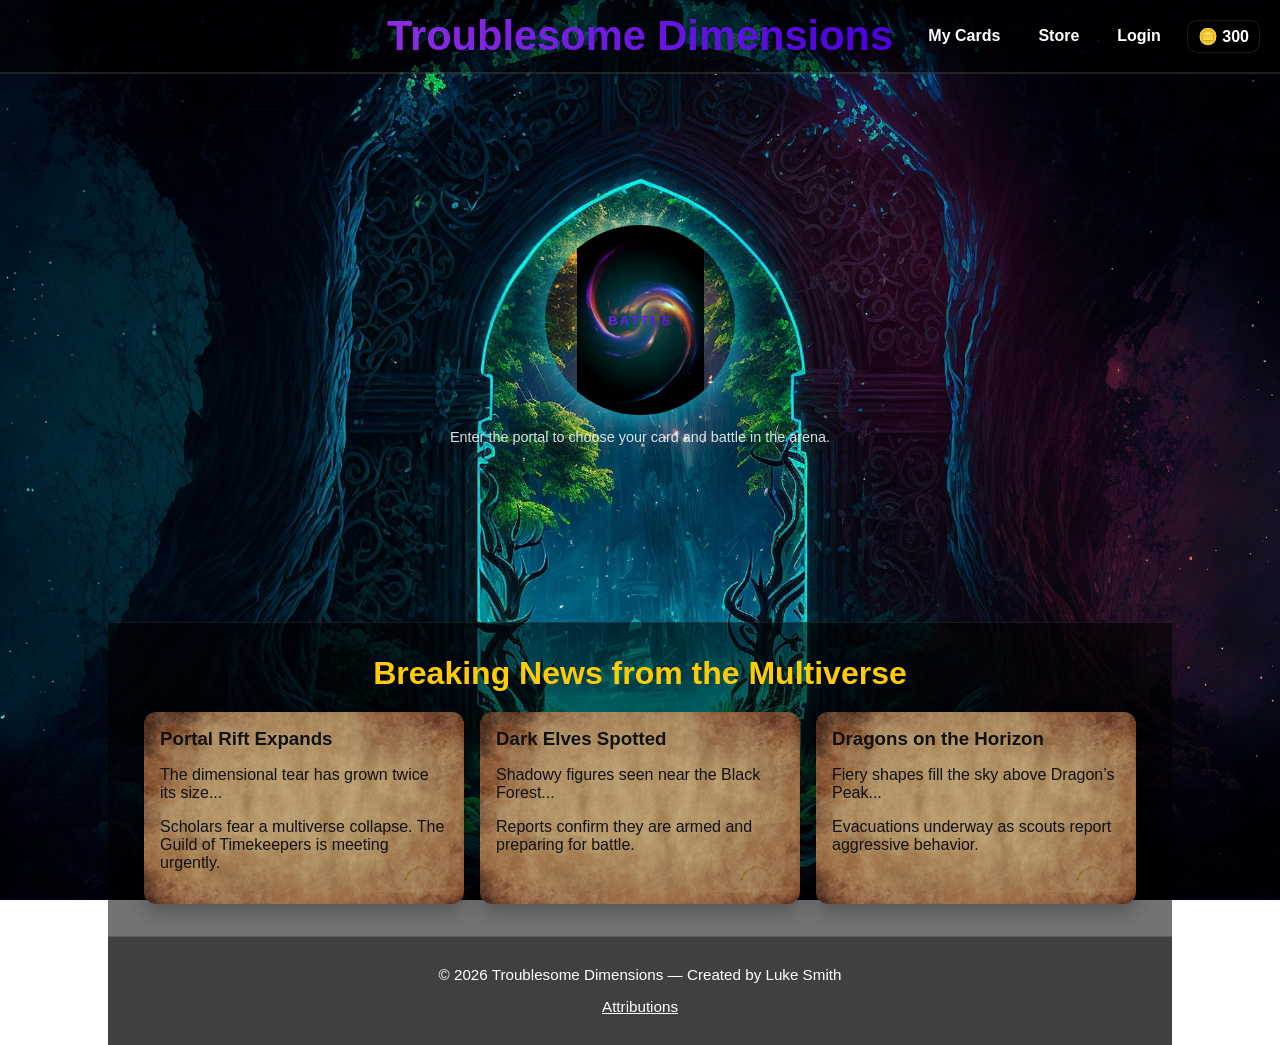
==== Troublesome Dimensions.html @ 88eb42e1 "re-did the news section from footer to section" ====
<!DOCTYPE html>
<html lang="en">
<head>
  <meta charset="UTF-8" />
  <meta name="viewport" content="width=device-width, initial-scale=1" />
  <title>Troublesome Dimensions</title>
  <link rel="stylesheet" href="./assets/style.css">
  <script src="./assets/script.js" defer></script>
</head>

<body>
  <!-- NAV -->
  <nav class="main-nav" aria-label="Primary">
    <div></div>

    <h1 class="dimensional-title">
      <a href="#" id="titleHome" data-view="home">Troublesome Dimensions</a>
    </h1>

    <div class="nav-links">
      <a href="#" class="nav-link" data-view="select">My Cards</a>
      <a href="#" class="nav-link" data-view="store">Store</a>
      <a href="#" class="nav-link" data-view="login">Login</a>
      <div class="coins">🪙 <span id="coinsHome">0</span></div>
    </div>
  </nav>

  <!-- APP CONTAINER -->
  <main class="container">

    <!-- HOME -->
    <section id="home" class="view">
      <div class="home-hero" id="portal-section">
        <button id="shimmerCta" class="cta-portal" aria-label="Enter the Portal">
          <span class="cta-label">Battle</span>
        </button>
        <p class="home-hint muted small">Enter the portal to choose your card and battle in the arena.</p>
      </div>
    </section>

    <!-- SELECT VIEW -->
    <section id="select" class="view hidden">
      <header class="topbar">
        <button id="selectBackBtn" class="btn">⟵ Back</button>
        <h2>My Cards</h2>
        <div class="coins">🪙 <span id="coinsSelect">0</span></div>
      </header>
      <div id="selectGrid" class="grid" aria-live="polite"></div>
    </section>

    <!-- BATTLE VIEW -->
    <section id="battle" class="view hidden">
      <header class="topbar">
        <button id="battleHomeBtn" class="btn">⟵ Home</button>
        <h2>Arena</h2>
        <div class="coins">🪙 <span id="coinsBattle">0</span></div>
      </header>

      <div class="battle-grid">
        <div id="playerZone" aria-live="polite"></div>
        <div id="aiZone" aria-live="polite"></div>
      </div>

      <div class="spacer"></div>

      <div id="attackRow" class="row"></div>
      <p id="resultText" class="center bold"></p>

      <div class="row">
        <button id="battleAgainBtn" class="btn">Choose Another</button>
        <button id="battleStoreBtn" class="btn primary">Visit Store</button>
      </div>
    </section>

    <!-- STORE VIEW -->
    <section id="store" class="view hidden">
      <header class="topbar">
        <button id="storeBackBtn" class="btn">⟵ Back</button>
        <h2>Arcane Emporium</h2>
        <div class="coins">🪙 <span id="coinsStore">0</span></div>
      </header>
      <div id="packList" class="grid"></div>
    </section>

    <!-- LOGIN VIEW -->
    <section id="login" class="view hidden">
      <header class="topbar">
        <button id="loginBackBtn" class="btn">⟵ Back</button>
        <h2>Login / Sign Up</h2>
        <div></div>
      </header>

      <form id="loginForm" class="login-form" onsubmit="return false;">
        <input type="text" placeholder="Username" required />
        <input type="password" placeholder="Password" required />
        <button class="btn primary">Login</button>
        <p class="muted small">No account? (Demo only) – not required to play.</p>
      </form>
    </section>

<!-- NEWS -->
<section id="news-section" class="news">
  <h2 class="news-header">Breaking News from the Multiverse</h2>

  <div id="news-container">
    <article class="news-article">
      <h3>Portal Rift Expands</h3>
      <p class="teaser">The dimensional tear has grown twice its size...</p>
      <p class="full-text">Scholars fear a multiverse collapse. The Guild of Timekeepers is meeting urgently.</p>
    </article>

    <article class="news-article">
      <h3>Dark Elves Spotted</h3>
      <p class="teaser">Shadowy figures seen near the Black Forest...</p>
      <p class="full-text">Reports confirm they are armed and preparing for battle.</p>
    </article>

    <article class="news-article">
      <h3>Dragons on the Horizon</h3>
      <p class="teaser">Fiery shapes fill the sky above Dragon’s Peak...</p>
      <p class="full-text">Evacuations underway as scouts report aggressive behavior.</p>
    </article>

    <article class="news-article">
      <h3>Guild of Mages Divided</h3>
      <p class="teaser">Arguments erupt over use of forbidden spells...</p>
      <p class="full-text">Senior magisters warn reckless casting could destabilize time itself.</p>
    </article>

    <article class="news-article">
      <h3>Troll Raids Intensify</h3>
      <p class="teaser">Caravans ambushed along the Iron Road...</p>
      <p class="full-text">Merchants demand stronger patrols; adventurers urged to travel in groups.</p>
    </article>

    <article class="news-article">
      <h3>Paladin Order Mobilizes</h3>
      <p class="teaser">The Silver Keep prepares its knights...</p>
      <p class="full-text">High Marshal declares the realm must unite against rising darkness.</p>
    </article>
  </div>
</section>
  <!-- SITE FOOTER -->
  <footer class="site-footer" role="contentinfo">
    <p>© 2026 Troublesome Dimensions — Created by Luke Smith</p>
    <p>
      <a href="#attributions">Attributions</a>
    </p>
  </footer>
</body>
</html>
---- assets/style.css ----
/* =========================
   Troublesome Dimensions
   assets/style.css
   IMPORTANT:
   This CSS file lives in /assets/
   So images must be referenced as: ./images/filename.ext
========================= */

/* ===== Reset / Base ===== */
* { box-sizing: border-box; }
html, body { height: 100%; margin: 0; }

:root{
  --panel: rgba(0,0,0,.55);
  --panel-strong: rgba(0,0,0,.75);
  --stroke: rgba(255,255,255,.12);
  --text: #fff;
  --accent: #00f5a0;
  --accent2: #4a00e0;
  --gold: #ffcb05;
}

body{
  font-family: Arial, sans-serif;
  color: var(--text);

  /* MAIN BACKGROUND */
  background: url("./images/background-image.jpg") center / cover no-repeat fixed;
}

/* ===== Helpers ===== */
.hidden { display: none !important; }
.center { text-align: center; }
.bold { font-weight: 700; }
.small { font-size: .9rem; }
.muted { opacity: .85; }

a { color: inherit; }

/* ===== Layout Container ===== */
.container{
  min-height: 100vh;
  display: flex;
  flex-direction: column;

  width: clamp(320px, 95vw, 1100px);
  margin: 0 auto;
  padding: 0 18px;
}

/* each view is a section */
.view { width: 100%; }

/* ===== Navigation ===== */
.main-nav{
  display: grid;
  grid-template-columns: 1fr auto 1fr;
  align-items: center;

  padding: 12px 20px;
  background: var(--panel);
  border-bottom: 2px solid var(--stroke);

  position: sticky;
  top: 0;
  z-index: 50;
}

.main-nav h1{
  margin: 0;
  font-size: clamp(1.6rem, 3.4vw, 2.6rem);
  justify-self: center;
}

.main-nav h1 a{
  text-decoration: none;
  font-weight: 800;

  background: linear-gradient(90deg, #8e2de2, var(--accent2), var(--accent), #8e2de2);
  background-size: 300% 300%;
  background-clip: text;
  -webkit-background-clip: text;
  -webkit-text-fill-color: transparent;

  animation: dimensionShift 8s ease infinite;
}

@keyframes dimensionShift{
  0% { background-position: 0% 50%; }
  50% { background-position: 100% 50%; }
  100% { background-position: 0% 50%; }
}

.nav-links{
  display: flex;
  gap: 14px;
  justify-self: end;
  align-items: center;
}

.nav-link{
  text-decoration: none;
  padding: 6px 12px;
  border-radius: 8px;
  font-weight: 700;
}

.nav-link:hover{
  background: rgba(255,255,255,.16);
}

.coins{
  font-weight: 800;
  padding: 6px 10px;
  border-radius: 10px;
  background: rgba(0,0,0,.25);
  border: 1px solid rgba(255,255,255,.1);
}

/* ===== Buttons ===== */
.btn{
  border: 1px solid rgba(255,255,255,.18);
  background: rgba(0,0,0,.25);
  color: #fff;
  padding: 10px 14px;
  border-radius: 10px;
  cursor: pointer;
  font-weight: 700;
}

.btn:hover{
  background: rgba(255,255,255,.12);
}

.btn:disabled{
  opacity: .55;
  cursor: not-allowed;
}

.btn.primary{
  border: none;
  background: linear-gradient(90deg, #8e2de2, var(--accent2), var(--accent));
  color: #061018;
}

.btn.primary:hover{
  filter: brightness(1.05);
}

/* ===== Topbars (Select/Battle/Store/Login headers) ===== */
.topbar{
  display: grid;
  grid-template-columns: 1fr auto 1fr;
  gap: 10px;
  align-items: center;

  padding: 14px 0;
  margin-top: 6px;
}

.topbar h2{
  margin: 0;
  text-align: center;
  font-size: 1.6rem;
}

/* ===== Home / Portal ===== */
#home { flex: 1 0 auto; }

.home-hero{
  /* don’t force huge dead space */
  min-height: clamp(320px, 58vh, 680px);
  display: flex;
  flex-direction: column;
  align-items: center;
  justify-content: center;
  gap: 14px;
}

/* Portal CTA */
.cta-portal{
  --size: clamp(130px, 18vw, 190px);
  width: var(--size);
  height: var(--size);
  border: none;
  border-radius: 50%;
  cursor: pointer;
  position: relative;

  background:
    radial-gradient(circle at 50% 50%, rgba(0,255,255,.35), rgba(0,0,0,0) 55%),
    url("./images/portal.png") center / contain no-repeat;

  box-shadow:
    0 0 30px rgba(0,255,255,.6),
    0 0 80px rgba(0,180,255,.4);

  transition: transform .35s ease, box-shadow .35s ease;
}

.cta-portal:hover{
  transform: scale(1.08);
  box-shadow:
    0 0 50px rgba(0,255,255,.9),
    0 0 140px rgba(0,180,255,.6);
}

.cta-label{
  position: absolute;
  inset: 0;
  display: flex;
  align-items: center;
  justify-content: center;

  font-weight: 900;
  letter-spacing: 2px;
  text-transform: uppercase;

  background: linear-gradient(90deg, #8e2de2, var(--accent2), var(--accent), #8e2de2);
  background-size: 300% 300%;
  background-clip: text;
  -webkit-background-clip: text;
  -webkit-text-fill-color: transparent;

  animation: dimensionShift 8s ease infinite;
}

.home-hint{
  margin: 0;
  padding: 0 12px;
  text-align: center;
}

/* ===== Cards / Grid ===== */
.grid{
  display: grid;
  grid-template-columns: repeat(auto-fit, minmax(220px, 1fr));
  gap: 16px;
  margin: 16px 0 24px;
}

.card{
  background: rgba(0,0,0,.35);
  border-radius: 12px;
  padding: 12px;
  text-align: center;
  box-shadow: 0 6px 18px rgba(0,0,0,.25);
  border: 1px solid rgba(255,255,255,.08);
}

.card h4{ margin: 8px 0 10px; }

.card img{
  width: 100%;
  height: 220px;
  object-fit: cover;
  border-radius: 10px;
}

/* ===== HP Bar ===== */
.hp-bar{
  height: 10px;
  background: rgba(255,255,255,.12);
  border-radius: 999px;
  margin-top: 10px;
  overflow: hidden;
}

.hp-fill{
  height: 100%;
  width: 100%;
  background: linear-gradient(90deg, #2ecc71, #27ae60);
}

/* ===== Battle Layout ===== */
.battle-grid{
  display: grid;
  grid-template-columns: repeat(2, 1fr);
  gap: 24px;
}

@media (max-width: 900px){
  .battle-grid{ grid-template-columns: 1fr; }
  .main-nav{ grid-template-columns: auto 1fr auto; }
  .main-nav h1{ justify-self: start; }
  .nav-links{ gap: 10px; }
}

.row{
  display: flex;
  gap: 10px;
  flex-wrap: wrap;
  justify-content: center;
  margin: 10px 0;
}

.spacer{ height: 12px; }

/* ===== Login ===== */
.login-form{
  max-width: 420px;
  margin: 12px auto 24px;
  padding: 16px;
  border-radius: 12px;
  background: rgba(0,0,0,.35);
  border: 1px solid rgba(255,255,255,.08);
}

.login-form input{
  width: 100%;
  padding: 12px 12px;
  border-radius: 10px;
  border: 1px solid rgba(255,255,255,.12);
  background: rgba(0,0,0,.25);
  color: #fff;
  margin-bottom: 10px;
  outline: none;
}

.login-form input::placeholder{
  color: rgba(255,255,255,.65);
}

/* ===== News ===== */
.news{
  margin-top: 26px;
  padding: 32px 0;
  background: var(--panel);
  border-top: 1px solid rgba(255,255,255,.08);
}

.news-header{
  text-align: center;
  font-size: clamp(1.2rem, 3.4vw, 2rem);
  color: var(--gold);
  margin: 0 0 20px;
}

/* container for rotating articles */
#news-container{
  display: flex;
  justify-content: center;
  gap: 16px;
  flex-wrap: wrap;
  padding: 0 10px;
}

.news-article{
  width: min(320px, 92vw);
  min-height: 170px;
  padding: 16px;
  border-radius: 12px;
  color: #111;

  background: url("./images/parchment.jpg") center / cover no-repeat;
  box-shadow: 0 8px 20px rgba(0,0,0,.25);
}

.news-article h3{
  margin: 0 0 8px;
}

/* ===== Site Footer ===== */
.site-footer{
  background: var(--panel-strong);
  color: #fff;
  text-align: center;
  padding: 14px 8px;
  font-size: .95rem;
  border-top: 1px solid rgba(255,255,255,.15);
}

.site-footer a{
  color: #fff;
  text-decoration: underline;
}
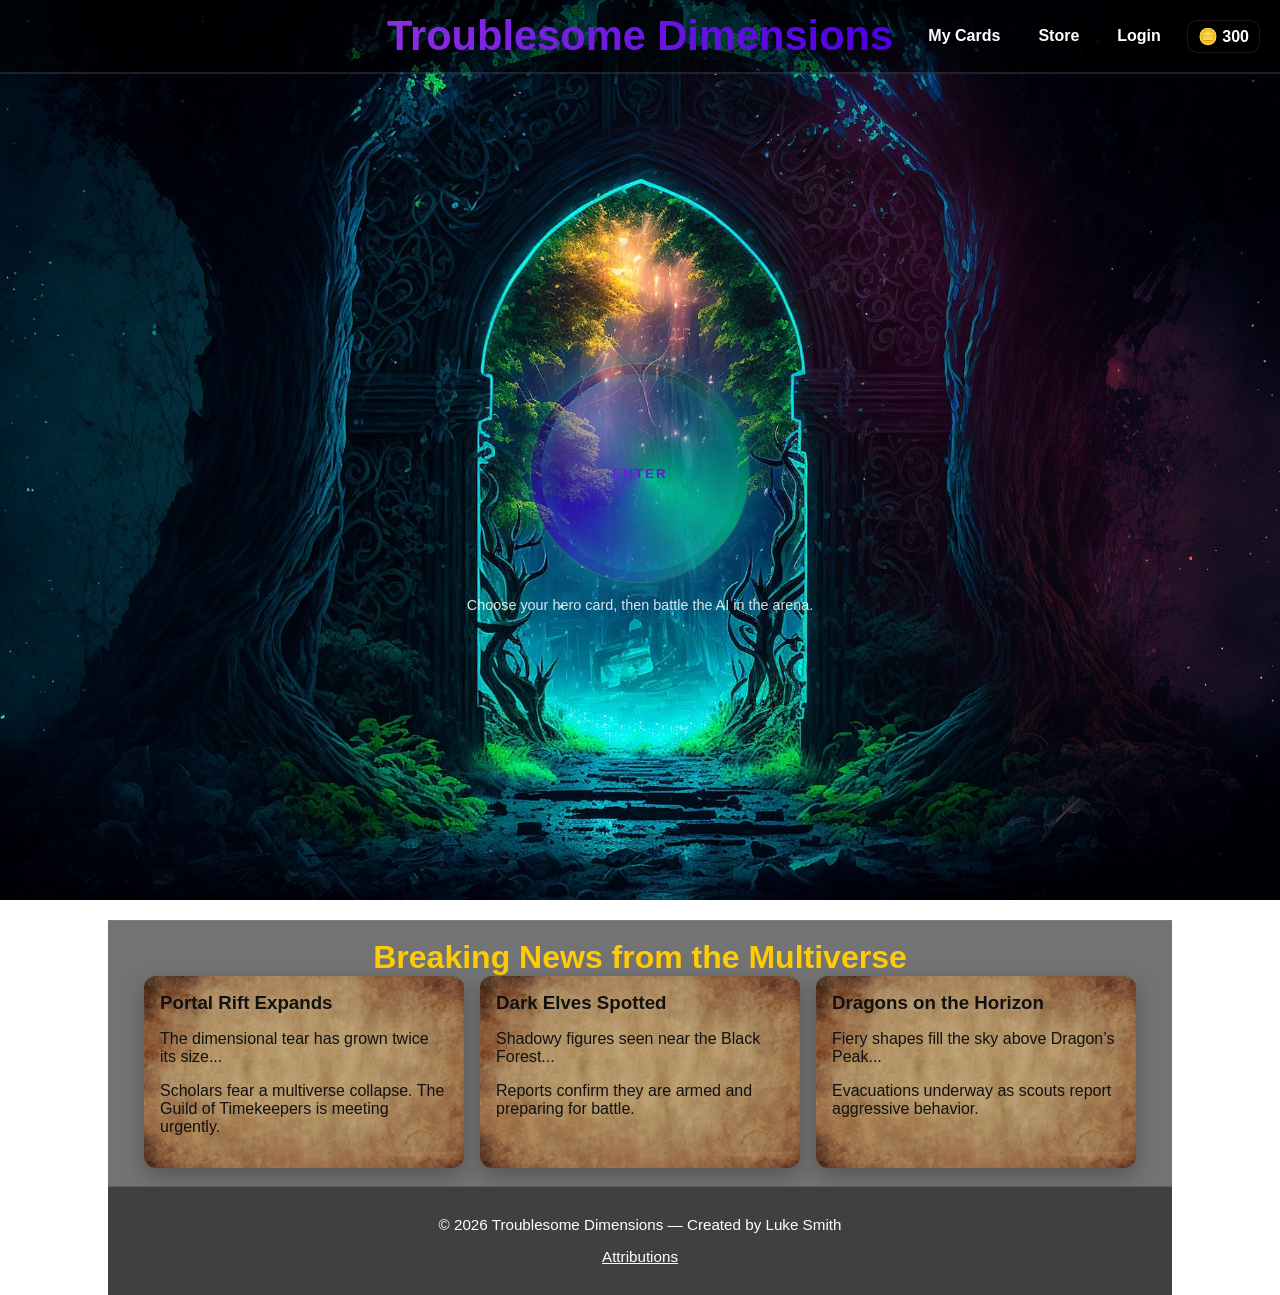
==== commit 8cb4c1da: "Updated portal shimmer and news section layout" ====
--- a/Troublesome Dimensions.html
+++ b/Troublesome Dimensions.html
@@ -28,15 +28,29 @@
   <!-- APP CONTAINER -->
   <main class="container">
 
-    <!-- HOME -->
-    <section id="home" class="view">
-      <div class="home-hero" id="portal-section">
-        <button id="shimmerCta" class="cta-portal" aria-label="Enter the Portal">
-          <span class="cta-label">Battle</span>
-        </button>
-        <p class="home-hint muted small">Enter the portal to choose your card and battle in the arena.</p>
-      </div>
-    </section>
+   <!-- HOME -->
+<section id="home" class="view">
+  <div class="home-hero" id="portal-section">
+
+    <button id="shimmerCta"
+            class="cta-portal"
+            aria-label="Enter the Arena"
+            aria-describedby="portalHint">
+
+      <span class="cta-label">Enter</span>
+
+      <span class="portal-tooltip" id="portalHint">
+        Enter the arena to use your heroes to fight against the incursion.
+      </span>
+
+    </button>
+
+    <p class="home-hint muted small">
+      Choose your hero card, then battle the AI in the arena.
+    </p>
+
+  </div>
+</section>
 
     <!-- SELECT VIEW -->
     <section id="select" class="view hidden">
--- a/assets/style.css
+++ b/assets/style.css
@@ -1,11 +1,3 @@
-/* =========================
-   Troublesome Dimensions
-   assets/style.css
-   IMPORTANT:
-   This CSS file lives in /assets/
-   So images must be referenced as: ./images/filename.ext
-========================= */
-
 /* ===== Reset / Base ===== */
 * { box-sizing: border-box; }
 html, body { height: 100%; margin: 0; }
@@ -168,49 +160,102 @@
 #home { flex: 1 0 auto; }
 
 .home-hero{
-  /* don’t force huge dead space */
-  min-height: clamp(320px, 58vh, 680px);
+  /* keep the portal view feeling full screen */
+  min-height: calc(100vh - 80px);
   display: flex;
   flex-direction: column;
   align-items: center;
   justify-content: center;
   gap: 14px;
-}
-
-/* Portal CTA */
+  padding: 18px 0 10px;
+}
+
+/* Portal CTA (shimmer, no image) */
 .cta-portal{
-  --size: clamp(130px, 18vw, 190px);
+  --size: clamp(150px, 20vw, 220px);
   width: var(--size);
   height: var(--size);
-  border: none;
+  border: 1px solid rgba(255,255,255,.18);
   border-radius: 50%;
   cursor: pointer;
   position: relative;
-
+  isolation: isolate;
+  overflow: hidden;
+
+  background: radial-gradient(circle at 50% 50%,
+      rgba(0,245,160,.25) 0%,
+      rgba(74,0,224,.18) 35%,
+      rgba(0,0,0,0) 70%);
+
+  box-shadow:
+    0 0 28px rgba(0,245,160,.35),
+    0 0 80px rgba(74,0,224,.25);
+
+  transition: transform .25s ease, box-shadow .25s ease, filter .25s ease;
+}
+
+/* swirling core */
+.cta-portal::before{
+  content:"";
+  position:absolute;
+  inset:-18%;
+  border-radius: 50%;
   background:
-    radial-gradient(circle at 50% 50%, rgba(0,255,255,.35), rgba(0,0,0,0) 55%),
-    url("./images/portal.png") center / contain no-repeat;
-
+    conic-gradient(from 0deg,
+      rgba(0,245,160,.0),
+      rgba(0,245,160,.55),
+      rgba(74,0,224,.55),
+      rgba(0,245,160,.0));
+  filter: blur(1px);
+  animation: portalSpin 2.8s linear infinite;
+  z-index: 0;
+}
+
+/* shimmer ring */
+.cta-portal::after{
+  content:"";
+  position:absolute;
+  inset: 10px;
+  border-radius: 50%;
+  background:
+    radial-gradient(circle at 30% 25%, rgba(255,255,255,.35), rgba(255,255,255,0) 40%),
+    radial-gradient(circle at 70% 75%, rgba(0,245,160,.25), rgba(0,245,160,0) 45%);
   box-shadow:
-    0 0 30px rgba(0,255,255,.6),
-    0 0 80px rgba(0,180,255,.4);
-
-  transition: transform .35s ease, box-shadow .35s ease;
+    inset 0 0 22px rgba(0,245,160,.25),
+    inset 0 0 60px rgba(74,0,224,.18);
+  animation: portalPulse 1.6s ease-in-out infinite;
+  z-index: 1;
+}
+
+@keyframes portalSpin{
+  to { transform: rotate(360deg); }
+}
+@keyframes portalPulse{
+  0%,100% { transform: scale(1); opacity: .9; }
+  50%     { transform: scale(1.03); opacity: 1; }
 }
 
 .cta-portal:hover{
-  transform: scale(1.08);
+  transform: scale(1.06);
+  filter: brightness(1.05);
   box-shadow:
-    0 0 50px rgba(0,255,255,.9),
-    0 0 140px rgba(0,180,255,.6);
-}
-
+    0 0 40px rgba(0,245,160,.55),
+    0 0 120px rgba(74,0,224,.35);
+}
+
+.cta-portal:focus-visible{
+  outline: 3px solid rgba(0,245,160,.35);
+  outline-offset: 4px;
+}
+
+/* Enter text */
 .cta-label{
   position: absolute;
   inset: 0;
   display: flex;
   align-items: center;
   justify-content: center;
+  z-index: 2;
 
   font-weight: 900;
   letter-spacing: 2px;
@@ -223,6 +268,34 @@
   -webkit-text-fill-color: transparent;
 
   animation: dimensionShift 8s ease infinite;
+}
+
+/* Tooltip prompt */
+.portal-tooltip{
+  position: absolute;
+  left: 50%;
+  top: calc(100% + 14px);
+  transform: translateX(-50%) translateY(-6px);
+  width: min(380px, 86vw);
+  padding: 10px 12px;
+  border-radius: 12px;
+
+  background: rgba(0,0,0,.72);
+  border: 1px solid rgba(255,255,255,.14);
+  color: #fff;
+  font-size: .95rem;
+  line-height: 1.25;
+
+  opacity: 0;
+  pointer-events: none;
+  transition: opacity .2s ease, transform .2s ease;
+  z-index: 5;
+}
+
+.cta-portal:hover .portal-tooltip,
+.cta-portal:focus-visible .portal-tooltip{
+  opacity: 1;
+  transform: translateX(-50%) translateY(0);
 }
 
 .home-hint{
@@ -277,13 +350,6 @@
   display: grid;
   grid-template-columns: repeat(2, 1fr);
   gap: 24px;
-}
-
-@media (max-width: 900px){
-  .battle-grid{ grid-template-columns: 1fr; }
-  .main-nav{ grid-template-columns: auto 1fr auto; }
-  .main-nav h1{ justify-self: start; }
-  .nav-links{ gap: 10px; }
 }
 
 .row{
@@ -324,7 +390,7 @@
 /* ===== News ===== */
 .news{
   margin-top: 26px;
-  padding: 32px 0;
+  padding: 18px 0;
   background: var(--panel);
   border-top: 1px solid rgba(255,255,255,.08);
 }
@@ -333,7 +399,23 @@
   text-align: center;
   font-size: clamp(1.2rem, 3.4vw, 2rem);
   color: var(--gold);
-  margin: 0 0 20px;
+  margin: 0;
+}
+
+.news-head{
+  display: flex;
+  align-items: center;
+  justify-content: center;
+  gap: 12px;
+  padding: 0 10px;
+}
+
+.news-toggle{
+  padding: 8px 12px;
+}
+
+.news-body{
+  margin-top: 14px;
 }
 
 /* container for rotating articles */
@@ -373,4 +455,12 @@
 .site-footer a{
   color: #fff;
   text-decoration: underline;
+}
+
+/* ===== Responsive ===== */
+@media (max-width: 900px){
+  .battle-grid{ grid-template-columns: 1fr; }
+  .main-nav{ grid-template-columns: auto 1fr auto; }
+  .main-nav h1{ justify-self: start; }
+  .nav-links{ gap: 10px; }
 }
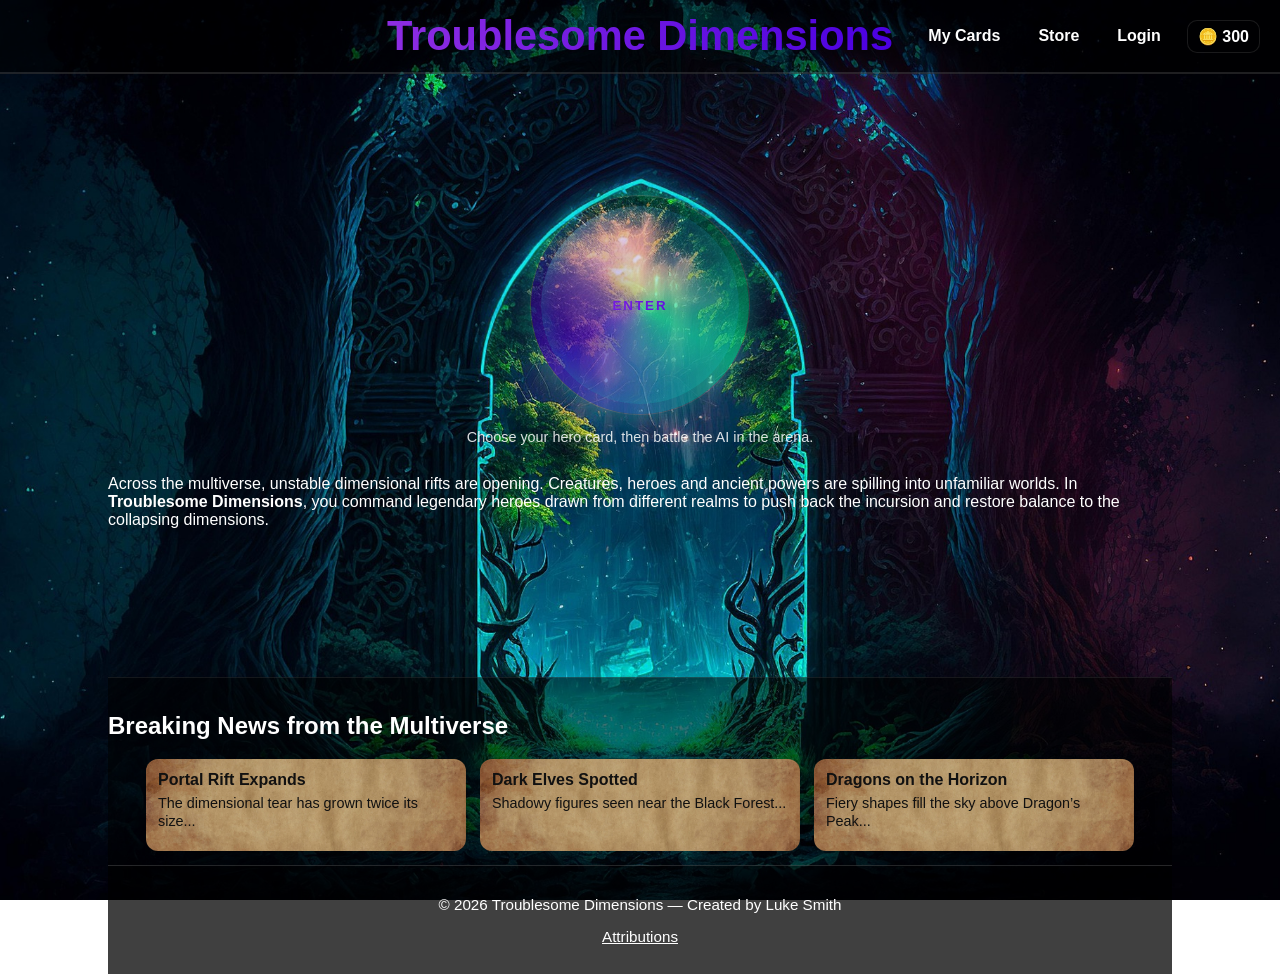
==== commit 1be85a07: "Fixed page scrolling, added universe intro, and created 404 page" ====
--- a/Troublesome Dimensions.html
+++ b/Troublesome Dimensions.html
@@ -45,9 +45,17 @@
 
     </button>
 
-    <p class="home-hint muted small">
-      Choose your hero card, then battle the AI in the arena.
-    </p>
+   <p class="home-hint muted small">
+  Choose your hero card, then battle the AI in the arena.
+</p>
+
+<p class="home-lore">
+  Across the multiverse, unstable dimensional rifts are opening. Creatures,
+  heroes and ancient powers are spilling into unfamiliar worlds.  
+  In <strong>Troublesome Dimensions</strong>, you command legendary heroes
+  drawn from different realms to push back the incursion and restore balance
+  to the collapsing dimensions.
+</p>
 
   </div>
 </section>
--- a/assets/style.css
+++ b/assets/style.css
@@ -19,6 +19,18 @@
   /* MAIN BACKGROUND */
   background: url("./images/background-image.jpg") center / cover no-repeat fixed;
 }
+
+/* Make page layout fill the screen without scrolling */
+body{
+  min-height: 100vh;
+  display: flex;
+  flex-direction: column;
+}
+
+/* Nav stays at top, main grows, footer sits at bottom */
+.main-nav{ flex: 0 0 auto; }
+main.container{ flex: 1 1 auto; }
+.site-footer{ flex: 0 0 auto; }
 
 /* ===== Helpers ===== */
 .hidden { display: none !important; }
@@ -158,10 +170,11 @@
 
 /* ===== Home / Portal ===== */
 #home { flex: 1 0 auto; }
+/* HOME should not force extra height */
+#home { flex: 1 0 auto; }
 
 .home-hero{
-  /* keep the portal view feeling full screen */
-  min-height: calc(100vh - 80px);
+  min-height: 100%;
   display: flex;
   flex-direction: column;
   align-items: center;
@@ -169,7 +182,6 @@
   gap: 14px;
   padding: 18px 0 10px;
 }
-
 /* Portal CTA (shimmer, no image) */
 .cta-portal{
   --size: clamp(150px, 20vw, 220px);
@@ -387,60 +399,94 @@
   color: rgba(255,255,255,.65);
 }
 
-/* ===== News ===== */
+/* ===== News: compact cards + overlay popover on hover (no layout push) ===== */
+
 .news{
-  margin-top: 26px;
-  padding: 18px 0;
+  margin-top: 18px;
+  padding: 14px 0;
   background: var(--panel);
   border-top: 1px solid rgba(255,255,255,.08);
-}
-
-.news-header{
-  text-align: center;
-  font-size: clamp(1.2rem, 3.4vw, 2rem);
-  color: var(--gold);
-  margin: 0;
-}
-
-.news-head{
-  display: flex;
-  align-items: center;
+  overflow: visible;
+}
+
+#news-container{
+  display: flex;
   justify-content: center;
-  gap: 12px;
-  padding: 0 10px;
-}
-
-.news-toggle{
-  padding: 8px 12px;
-}
-
-.news-body{
-  margin-top: 14px;
-}
-
-/* container for rotating articles */
-#news-container{
-  display: flex;
-  justify-content: center;
-  gap: 16px;
+  gap: 14px;
   flex-wrap: wrap;
   padding: 0 10px;
-}
-
+  overflow: visible;
+}
+
+/* Compact card always stays the same size in the layout */
 .news-article{
+  position: relative;
   width: min(320px, 92vw);
-  min-height: 170px;
-  padding: 16px;
+  height: 92px;               /* fixed height = no pushing */
+  padding: 12px;
   border-radius: 12px;
+
   color: #111;
-
   background: url("./images/parchment.jpg") center / cover no-repeat;
   box-shadow: 0 8px 20px rgba(0,0,0,.25);
+
+  overflow: hidden;
+  z-index: 1;
 }
 
 .news-article h3{
-  margin: 0 0 8px;
-}
+  margin: 0 0 6px;
+  font-size: 1rem;
+}
+
+/* Keep teaser visible, clamp it */
+.news-article .teaser{
+  margin: 0;
+  font-size: .9rem;
+  line-height: 1.2;
+
+  display: -webkit-box;
+  -webkit-line-clamp: 2;
+  -webkit-box-orient: vertical;
+  overflow: hidden;
+}
+
+/* Turn the full text into a POPOVER that appears BELOW the compact card */
+.news-article .full-text{
+  position: absolute;
+  left: 0;
+  right: 0;
+  top: calc(100% + 10px);
+
+  margin: 0;
+  padding: 12px;
+  border-radius: 12px;
+
+  background: rgba(0,0,0,.78);
+  color: #fff;
+  border: 1px solid rgba(255,255,255,.14);
+  box-shadow: 0 16px 40px rgba(0,0,0,.45);
+
+  opacity: 0;
+  pointer-events: none;
+  transform: translateY(-6px);
+  transition: opacity .15s ease, transform .15s ease;
+  z-index: 30;
+}
+
+/* Show popover on hover/focus, WITHOUT changing layout size */
+.news-article:hover,
+.news-article:focus-within{
+  z-index: 25;
+}
+
+.news-article:hover .full-text,
+.news-article:focus-within .full-text{
+  opacity: 1;
+  pointer-events: auto;
+  transform: translateY(0);
+}
+
 
 /* ===== Site Footer ===== */
 .site-footer{
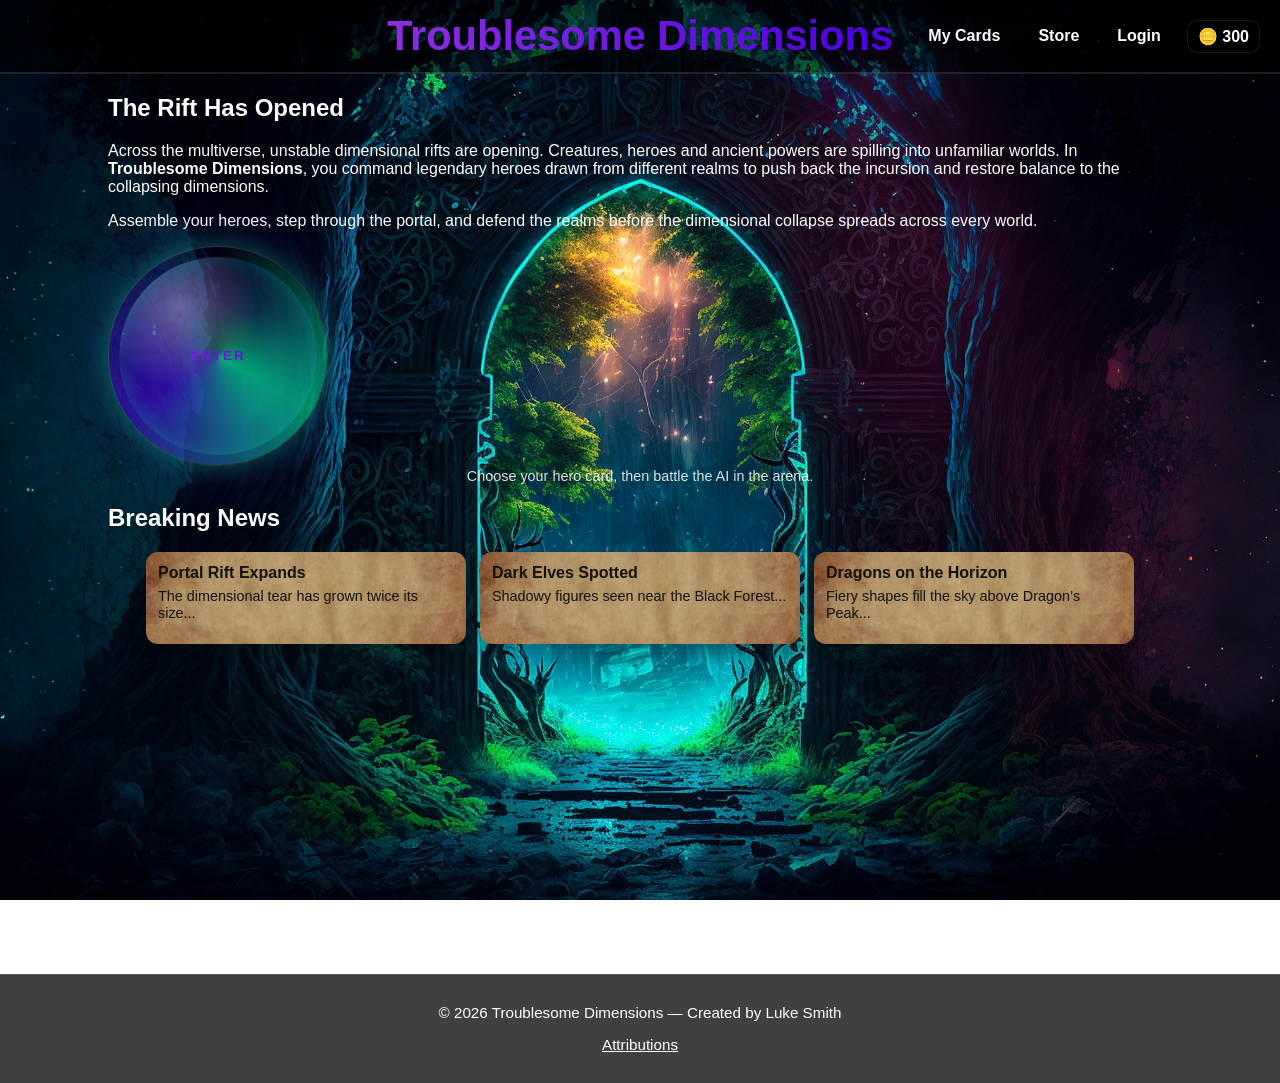
==== commit 4221080a: "new layout design" ====
--- a/Troublesome Dimensions.html
+++ b/Troublesome Dimensions.html
@@ -28,37 +28,87 @@
   <!-- APP CONTAINER -->
   <main class="container">
 
-   <!-- HOME -->
-<section id="home" class="view">
-  <div class="home-hero" id="portal-section">
+    <!-- HOME -->
+    <section id="home" class="view">
+      <div class="home-layout">
 
-    <button id="shimmerCta"
-            class="cta-portal"
-            aria-label="Enter the Arena"
-            aria-describedby="portalHint">
+        <div class="home-panel lore-panel">
+          <h2 class="home-lore-title">The Rift Has Opened</h2>
 
-      <span class="cta-label">Enter</span>
+          <p class="home-lore">
+            Across the multiverse, unstable dimensional rifts are opening. Creatures,
+            heroes and ancient powers are spilling into unfamiliar worlds.
+            In <strong>Troublesome Dimensions</strong>, you command legendary heroes
+            drawn from different realms to push back the incursion and restore
+            balance to the collapsing dimensions.
+          </p>
 
-      <span class="portal-tooltip" id="portalHint">
-        Enter the arena to use your heroes to fight against the incursion.
-      </span>
+          <p class="home-lore">
+            Assemble your heroes, step through the portal, and defend the realms
+            before the dimensional collapse spreads across every world.
+          </p>
+        </div>
 
-    </button>
+        <div class="portal-column" id="portal-section">
+          <button id="shimmerCta"
+                  class="cta-portal"
+                  aria-label="Enter the Arena"
+                  aria-describedby="portalHint">
+            <span class="cta-label">Enter</span>
+            <span class="portal-tooltip" id="portalHint">
+              Step through the portal and choose your hero to begin the battle.
+            </span>
+          </button>
 
-   <p class="home-hint muted small">
-  Choose your hero card, then battle the AI in the arena.
-</p>
+          <p class="home-hint muted small">
+            Choose your hero card, then battle the AI in the arena.
+          </p>
+        </div>
 
-<p class="home-lore">
-  Across the multiverse, unstable dimensional rifts are opening. Creatures,
-  heroes and ancient powers are spilling into unfamiliar worlds.  
-  In <strong>Troublesome Dimensions</strong>, you command legendary heroes
-  drawn from different realms to push back the incursion and restore balance
-  to the collapsing dimensions.
-</p>
+        <aside class="home-panel news-panel">
+          <h2 class="news-header">Breaking News</h2>
 
-  </div>
-</section>
+          <div id="news-container">
+            <article class="news-article">
+              <h3>Portal Rift Expands</h3>
+              <p class="teaser">The dimensional tear has grown twice its size...</p>
+              <p class="full-text">Scholars fear a multiverse collapse. The Guild of Timekeepers is meeting urgently.</p>
+            </article>
+
+            <article class="news-article">
+              <h3>Dark Elves Spotted</h3>
+              <p class="teaser">Shadowy figures seen near the Black Forest...</p>
+              <p class="full-text">Reports confirm they are armed and preparing for battle.</p>
+            </article>
+
+            <article class="news-article">
+              <h3>Dragons on the Horizon</h3>
+              <p class="teaser">Fiery shapes fill the sky above Dragon’s Peak...</p>
+              <p class="full-text">Evacuations underway as scouts report aggressive behavior.</p>
+            </article>
+
+            <article class="news-article">
+              <h3>Guild of Mages Divided</h3>
+              <p class="teaser">Arguments erupt over use of forbidden spells...</p>
+              <p class="full-text">Senior magisters warn reckless casting could destabilize time itself.</p>
+            </article>
+
+            <article class="news-article">
+              <h3>Troll Raids Intensify</h3>
+              <p class="teaser">Caravans ambushed along the Iron Road...</p>
+              <p class="full-text">Merchants demand stronger patrols; adventurers urged to travel in groups.</p>
+            </article>
+
+            <article class="news-article">
+              <h3>Paladin Order Mobilizes</h3>
+              <p class="teaser">The Silver Keep prepares its knights...</p>
+              <p class="full-text">High Marshal declares the realm must unite against rising darkness.</p>
+            </article>
+          </div>
+        </aside>
+
+      </div>
+    </section>
 
     <!-- SELECT VIEW -->
     <section id="select" class="view hidden">
@@ -115,53 +165,13 @@
       <form id="loginForm" class="login-form" onsubmit="return false;">
         <input type="text" placeholder="Username" required />
         <input type="password" placeholder="Password" required />
-        <button class="btn primary">Login</button>
+        <button class="btn primary" type="submit">Login</button>
         <p class="muted small">No account? (Demo only) – not required to play.</p>
       </form>
     </section>
 
-<!-- NEWS -->
-<section id="news-section" class="news">
-  <h2 class="news-header">Breaking News from the Multiverse</h2>
+  </main>
 
-  <div id="news-container">
-    <article class="news-article">
-      <h3>Portal Rift Expands</h3>
-      <p class="teaser">The dimensional tear has grown twice its size...</p>
-      <p class="full-text">Scholars fear a multiverse collapse. The Guild of Timekeepers is meeting urgently.</p>
-    </article>
-
-    <article class="news-article">
-      <h3>Dark Elves Spotted</h3>
-      <p class="teaser">Shadowy figures seen near the Black Forest...</p>
-      <p class="full-text">Reports confirm they are armed and preparing for battle.</p>
-    </article>
-
-    <article class="news-article">
-      <h3>Dragons on the Horizon</h3>
-      <p class="teaser">Fiery shapes fill the sky above Dragon’s Peak...</p>
-      <p class="full-text">Evacuations underway as scouts report aggressive behavior.</p>
-    </article>
-
-    <article class="news-article">
-      <h3>Guild of Mages Divided</h3>
-      <p class="teaser">Arguments erupt over use of forbidden spells...</p>
-      <p class="full-text">Senior magisters warn reckless casting could destabilize time itself.</p>
-    </article>
-
-    <article class="news-article">
-      <h3>Troll Raids Intensify</h3>
-      <p class="teaser">Caravans ambushed along the Iron Road...</p>
-      <p class="full-text">Merchants demand stronger patrols; adventurers urged to travel in groups.</p>
-    </article>
-
-    <article class="news-article">
-      <h3>Paladin Order Mobilizes</h3>
-      <p class="teaser">The Silver Keep prepares its knights...</p>
-      <p class="full-text">High Marshal declares the realm must unite against rising darkness.</p>
-    </article>
-  </div>
-</section>
   <!-- SITE FOOTER -->
   <footer class="site-footer" role="contentinfo">
     <p>© 2026 Troublesome Dimensions — Created by Luke Smith</p>
@@ -170,4 +180,4 @@
     </p>
   </footer>
 </body>
-</html>
+</html>
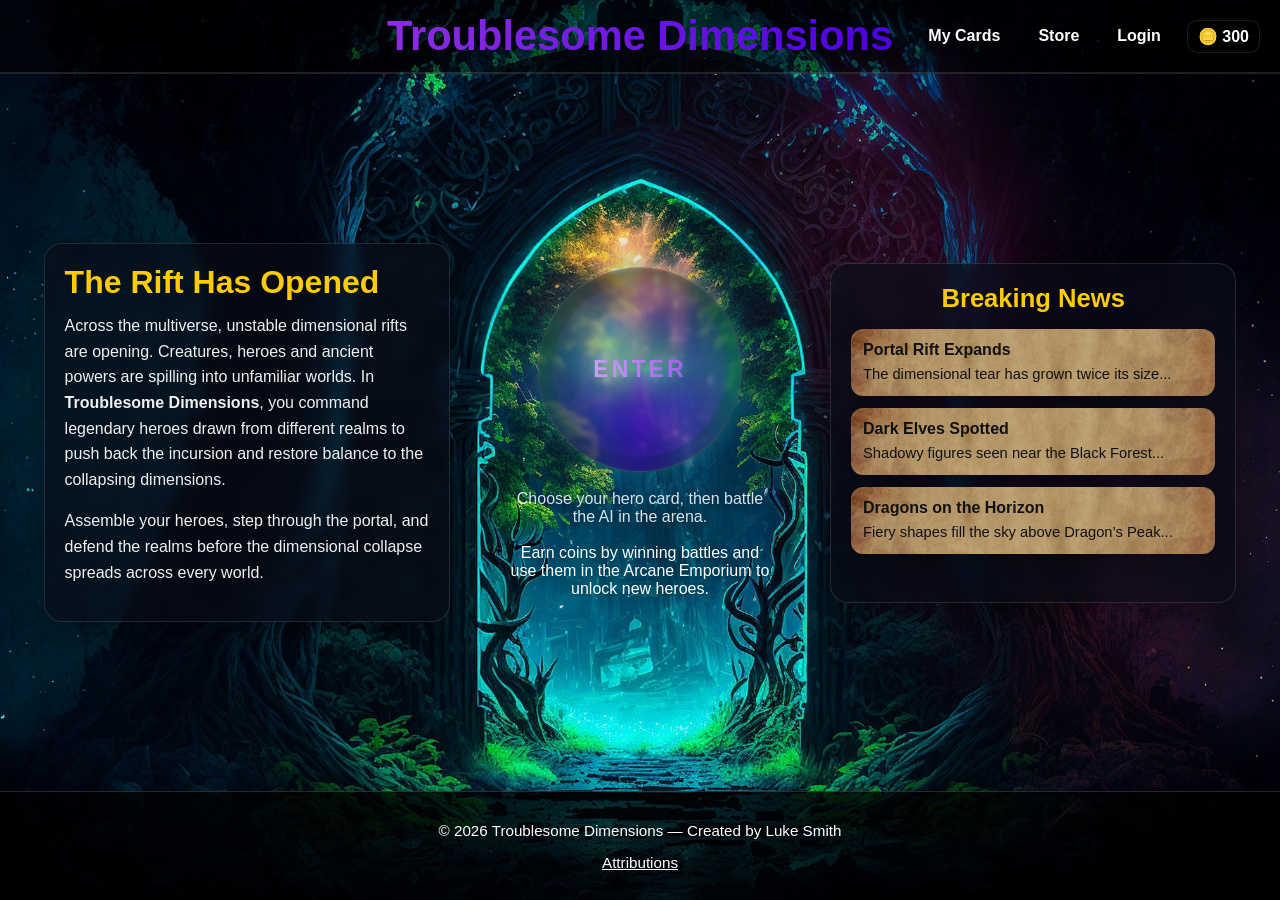
==== commit 853ac816: "Documented battle lock bug and fix in README" ====
--- a/Troublesome Dimensions.html
+++ b/Troublesome Dimensions.html
@@ -61,8 +61,14 @@
           </button>
 
           <p class="home-hint muted small">
-            Choose your hero card, then battle the AI in the arena.
+             Choose your hero card, then battle the AI in the arena.
           </p>
+
+          <p class="home-hint small">
+             Earn coins by winning battles and use them in the Arcane Emporium to unlock new heroes.
+          </p>
+          
+          
         </div>
 
         <aside class="home-panel news-panel">
--- a/assets/style.css
+++ b/assets/style.css
@@ -13,24 +13,13 @@
 }
 
 body{
+  min-height: 100vh;
+  display: flex;
+  flex-direction: column;
   font-family: Arial, sans-serif;
   color: var(--text);
-
-  /* MAIN BACKGROUND */
   background: url("./images/background-image.jpg") center / cover no-repeat fixed;
 }
-
-/* Make page layout fill the screen without scrolling */
-body{
-  min-height: 100vh;
-  display: flex;
-  flex-direction: column;
-}
-
-/* Nav stays at top, main grows, footer sits at bottom */
-.main-nav{ flex: 0 0 auto; }
-main.container{ flex: 1 1 auto; }
-.site-footer{ flex: 0 0 auto; }
 
 /* ===== Helpers ===== */
 .hidden { display: none !important; }
@@ -41,18 +30,18 @@
 
 a { color: inherit; }
 
-/* ===== Layout Container ===== */
+/* ===== Layout ===== */
+.main-nav{ flex: 0 0 auto; }
 .container{
-  min-height: 100vh;
+  flex: 1 1 auto;
   display: flex;
   flex-direction: column;
-
-  width: clamp(320px, 95vw, 1100px);
+  width: min(1400px, 96vw);
   margin: 0 auto;
   padding: 0 18px;
 }
-
-/* each view is a section */
+.site-footer{ flex: 0 0 auto; }
+
 .view { width: 100%; }
 
 /* ===== Navigation ===== */
@@ -60,11 +49,9 @@
   display: grid;
   grid-template-columns: 1fr auto 1fr;
   align-items: center;
-
   padding: 12px 20px;
   background: var(--panel);
   border-bottom: 2px solid var(--stroke);
-
   position: sticky;
   top: 0;
   z-index: 50;
@@ -79,13 +66,11 @@
 .main-nav h1 a{
   text-decoration: none;
   font-weight: 800;
-
   background: linear-gradient(90deg, #8e2de2, var(--accent2), var(--accent), #8e2de2);
   background-size: 300% 300%;
   background-clip: text;
   -webkit-background-clip: text;
   -webkit-text-fill-color: transparent;
-
   animation: dimensionShift 8s ease infinite;
 }
 
@@ -151,13 +136,12 @@
   filter: brightness(1.05);
 }
 
-/* ===== Topbars (Select/Battle/Store/Login headers) ===== */
+/* ===== Topbars ===== */
 .topbar{
   display: grid;
   grid-template-columns: 1fr auto 1fr;
   gap: 10px;
   align-items: center;
-
   padding: 14px 0;
   margin-top: 6px;
 }
@@ -168,23 +152,76 @@
   font-size: 1.6rem;
 }
 
-/* ===== Home / Portal ===== */
-#home { flex: 1 0 auto; }
-/* HOME should not force extra height */
-#home { flex: 1 0 auto; }
-
-.home-hero{
-  min-height: 100%;
+/* ===== Home Layout ===== */
+#home{
+  flex: 1 1 auto;
+  display: flex;
+  align-items: center;
+  padding: 20px 0;
+}
+
+.home-layout{
+  width: 100%;
+  display: grid;
+  grid-template-columns: minmax(320px, 1fr) auto minmax(320px, 1fr);
+  gap: 60px;
+  align-items: center;
+}
+.home-panel{
+  background: rgba(8, 12, 22, .64);
+  border: 1px solid rgba(255,255,255,.12);
+  box-shadow: 0 10px 30px rgba(0,0,0,.30);
+  backdrop-filter: blur(6px);
+  border-radius: 18px;
+  padding: 20px;
+}
+
+.lore-panel{
+  min-height: 340px;
   display: flex;
   flex-direction: column;
-  align-items: center;
   justify-content: center;
-  gap: 14px;
-  padding: 18px 0 10px;
-}
-/* Portal CTA (shimmer, no image) */
+}
+
+.portal-column{
+  display: flex;
+  flex-direction: column;
+  align-items: center;
+  justify-content: center;
+  gap: 18px;
+  min-width: 220px;
+}
+.news-panel{
+  min-height: 340px;
+  display: flex;
+  flex-direction: column;
+  justify-content: flex-start;
+}
+
+.home-lore-title{
+  margin: 0 0 12px;
+  font-size: clamp(1.4rem, 2.5vw, 2rem);
+  color: var(--gold);
+}
+
+.home-lore{
+  margin: 0 0 16px;
+  line-height: 1.6;
+  font-size: 1rem;
+  color: rgba(255,255,255,.94);
+}
+
+.home-hint{
+  margin: 0;
+  font-size: 1rem;
+  text-align: center;
+  text-shadow: 0 2px 10px rgba(0,0,0,.5);
+  max-width: 260px;
+}
+
+/* ===== Portal ===== */
 .cta-portal{
-  --size: clamp(150px, 20vw, 220px);
+  --size: clamp(145px, 16vw, 210px);
   width: var(--size);
   height: var(--size);
   border: 1px solid rgba(255,255,255,.18);
@@ -194,65 +231,82 @@
   isolation: isolate;
   overflow: hidden;
 
-  background: radial-gradient(circle at 50% 50%,
-      rgba(0,245,160,.25) 0%,
-      rgba(74,0,224,.18) 35%,
-      rgba(0,0,0,0) 70%);
+  background:
+    radial-gradient(circle at 30% 30%, rgba(255,255,255,.18), transparent 30%),
+    radial-gradient(circle at 50% 50%,
+      rgba(0,245,160,.20) 0%,
+      rgba(74,0,224,.28) 38%,
+      rgba(15,20,40,.55) 68%,
+      rgba(0,0,0,.0) 100%);
 
   box-shadow:
-    0 0 28px rgba(0,245,160,.35),
-    0 0 80px rgba(74,0,224,.25);
-
-  transition: transform .25s ease, box-shadow .25s ease, filter .25s ease;
-}
-
-/* swirling core */
+    0 0 25px rgba(0,245,160,.22),
+    0 0 70px rgba(74,0,224,.22),
+    0 0 120px rgba(0,245,160,.10),
+    inset 0 0 25px rgba(255,255,255,.06);
+
+  backdrop-filter: blur(2px);
+  transition: transform .3s ease, box-shadow .3s ease, filter .3s ease;
+}
+
+/* outer swirling ring */
 .cta-portal::before{
   content:"";
   position:absolute;
-  inset:-18%;
-  border-radius: 50%;
+  inset:-14%;
+  border-radius:50%;
   background:
     conic-gradient(from 0deg,
-      rgba(0,245,160,.0),
-      rgba(0,245,160,.55),
-      rgba(74,0,224,.55),
-      rgba(0,245,160,.0));
+      rgba(0,245,160,0),
+      rgba(0,245,160,.30),
+      rgba(74,0,224,.40),
+      rgba(0,245,160,.18),
+      rgba(0,245,160,0));
+  animation: portalSpin 5s linear infinite;
   filter: blur(1px);
-  animation: portalSpin 2.8s linear infinite;
   z-index: 0;
 }
 
-/* shimmer ring */
+/* inner portal glow */
 .cta-portal::after{
   content:"";
   position:absolute;
-  inset: 10px;
-  border-radius: 50%;
+  inset: 14px;
+  border-radius:50%;
   background:
-    radial-gradient(circle at 30% 25%, rgba(255,255,255,.35), rgba(255,255,255,0) 40%),
-    radial-gradient(circle at 70% 75%, rgba(0,245,160,.25), rgba(0,245,160,0) 45%);
+    radial-gradient(circle at 50% 50%, rgba(255,255,255,.12), transparent 30%),
+    radial-gradient(circle at 35% 35%, rgba(0,245,160,.22), transparent 42%),
+    radial-gradient(circle at 70% 70%, rgba(142,45,226,.20), transparent 45%);
   box-shadow:
-    inset 0 0 22px rgba(0,245,160,.25),
-    inset 0 0 60px rgba(74,0,224,.18);
-  animation: portalPulse 1.6s ease-in-out infinite;
+    inset 0 0 24px rgba(255,255,255,.05),
+    inset 0 0 60px rgba(74,0,224,.15);
+  animation: portalPulse 2.4s ease-in-out infinite;
   z-index: 1;
 }
 
 @keyframes portalSpin{
   to { transform: rotate(360deg); }
 }
+
 @keyframes portalPulse{
-  0%,100% { transform: scale(1); opacity: .9; }
-  50%     { transform: scale(1.03); opacity: 1; }
+  0%, 100% {
+    transform: scale(1);
+    opacity: .88;
+  }
+  50% {
+    transform: scale(1.05);
+    opacity: 1;
+  }
 }
 
 .cta-portal:hover{
-  transform: scale(1.06);
-  filter: brightness(1.05);
+  transform: scale(1.08);
+  filter: brightness(1.08);
   box-shadow:
-    0 0 40px rgba(0,245,160,.55),
-    0 0 120px rgba(74,0,224,.35);
+    0 0 35px rgba(0,245,160,.35),
+    0 0 95px rgba(74,0,224,.32),
+    0 0 160px rgba(0,245,160,.16),
+    inset 0 0 30px rgba(255,255,255,.08);
 }
 
 .cta-portal:focus-visible{
@@ -260,7 +314,6 @@
   outline-offset: 4px;
 }
 
-/* Enter text */
 .cta-label{
   position: absolute;
   inset: 0;
@@ -270,33 +323,34 @@
   z-index: 2;
 
   font-weight: 900;
-  letter-spacing: 2px;
+  font-size: clamp(1.1rem, 2.2vw, 1.45rem);
+  letter-spacing: 3px;
   text-transform: uppercase;
 
-  background: linear-gradient(90deg, #8e2de2, var(--accent2), var(--accent), #8e2de2);
+  background: linear-gradient(90deg, #d9c6ff, #8e2de2, var(--accent), #d9c6ff);
   background-size: 300% 300%;
   background-clip: text;
   -webkit-background-clip: text;
   -webkit-text-fill-color: transparent;
 
   animation: dimensionShift 8s ease infinite;
-}
-
-/* Tooltip prompt */
+  text-shadow: 0 0 12px rgba(255,255,255,.15);
+}
+
 .portal-tooltip{
   position: absolute;
   left: 50%;
   top: calc(100% + 14px);
   transform: translateX(-50%) translateY(-6px);
-  width: min(380px, 86vw);
+  width: min(320px, 86vw);
   padding: 10px 12px;
   border-radius: 12px;
 
-  background: rgba(0,0,0,.72);
-  border: 1px solid rgba(255,255,255,.14);
+  background: rgba(8,12,22,.92);
+  border: 1px solid rgba(255,255,255,.12);
   color: #fff;
-  font-size: .95rem;
-  line-height: 1.25;
+  font-size: .92rem;
+  line-height: 1.35;
 
   opacity: 0;
   pointer-events: none;
@@ -308,12 +362,6 @@
 .cta-portal:focus-visible .portal-tooltip{
   opacity: 1;
   transform: translateX(-50%) translateY(0);
-}
-
-.home-hint{
-  margin: 0;
-  padding: 0 12px;
-  text-align: center;
 }
 
 /* ===== Cards / Grid ===== */
@@ -357,7 +405,7 @@
   background: linear-gradient(90deg, #2ecc71, #27ae60);
 }
 
-/* ===== Battle Layout ===== */
+/* ===== Battle ===== */
 .battle-grid{
   display: grid;
   grid-template-columns: repeat(2, 1fr);
@@ -399,39 +447,27 @@
   color: rgba(255,255,255,.65);
 }
 
-/* ===== News: compact cards + overlay popover on hover (no layout push) ===== */
-
-.news{
-  margin-top: 18px;
-  padding: 14px 0;
-  background: var(--panel);
-  border-top: 1px solid rgba(255,255,255,.08);
-  overflow: visible;
+/* ===== News Panel ===== */
+.news-header{
+  margin: 0 0 16px;
+  text-align: center;
+  font-size: clamp(1.2rem, 2vw, 1.7rem);
+  color: var(--gold);
 }
 
 #news-container{
   display: flex;
-  justify-content: center;
-  gap: 14px;
-  flex-wrap: wrap;
-  padding: 0 10px;
-  overflow: visible;
-}
-
-/* Compact card always stays the same size in the layout */
+  flex-direction: column;
+  gap: 12px;
+}
+
 .news-article{
   position: relative;
-  width: min(320px, 92vw);
-  height: 92px;               /* fixed height = no pushing */
   padding: 12px;
   border-radius: 12px;
-
   color: #111;
   background: url("./images/parchment.jpg") center / cover no-repeat;
   box-shadow: 0 8px 20px rgba(0,0,0,.25);
-
-  overflow: hidden;
-  z-index: 1;
 }
 
 .news-article h3{
@@ -439,56 +475,23 @@
   font-size: 1rem;
 }
 
-/* Keep teaser visible, clamp it */
 .news-article .teaser{
   margin: 0;
-  font-size: .9rem;
-  line-height: 1.2;
-
-  display: -webkit-box;
-  -webkit-line-clamp: 2;
-  -webkit-box-orient: vertical;
-  overflow: hidden;
-}
-
-/* Turn the full text into a POPOVER that appears BELOW the compact card */
+  font-size: .92rem;
+  line-height: 1.3;
+}
+
 .news-article .full-text{
-  position: absolute;
-  left: 0;
-  right: 0;
-  top: calc(100% + 10px);
-
-  margin: 0;
-  padding: 12px;
-  border-radius: 12px;
-
-  background: rgba(0,0,0,.78);
-  color: #fff;
-  border: 1px solid rgba(255,255,255,.14);
-  box-shadow: 0 16px 40px rgba(0,0,0,.45);
-
-  opacity: 0;
-  pointer-events: none;
-  transform: translateY(-6px);
-  transition: opacity .15s ease, transform .15s ease;
-  z-index: 30;
-}
-
-/* Show popover on hover/focus, WITHOUT changing layout size */
-.news-article:hover,
-.news-article:focus-within{
-  z-index: 25;
-}
-
-.news-article:hover .full-text,
-.news-article:focus-within .full-text{
-  opacity: 1;
-  pointer-events: auto;
-  transform: translateY(0);
-}
-
-
-/* ===== Site Footer ===== */
+  display: none;
+}
+
+.news-article:hover .full-text{
+  display: block;
+  margin-top: 8px;
+  color: #222;
+}
+
+/* ===== Footer ===== */
 .site-footer{
   background: var(--panel-strong);
   color: #fff;
@@ -504,6 +507,17 @@
 }
 
 /* ===== Responsive ===== */
+@media (max-width: 1000px){
+  .home-layout{
+    grid-template-columns: 1fr;
+    gap: 18px;
+  }
+
+  .portal-column{
+    order: -1;
+  }
+}
+
 @media (max-width: 900px){
   .battle-grid{ grid-template-columns: 1fr; }
   .main-nav{ grid-template-columns: auto 1fr auto; }
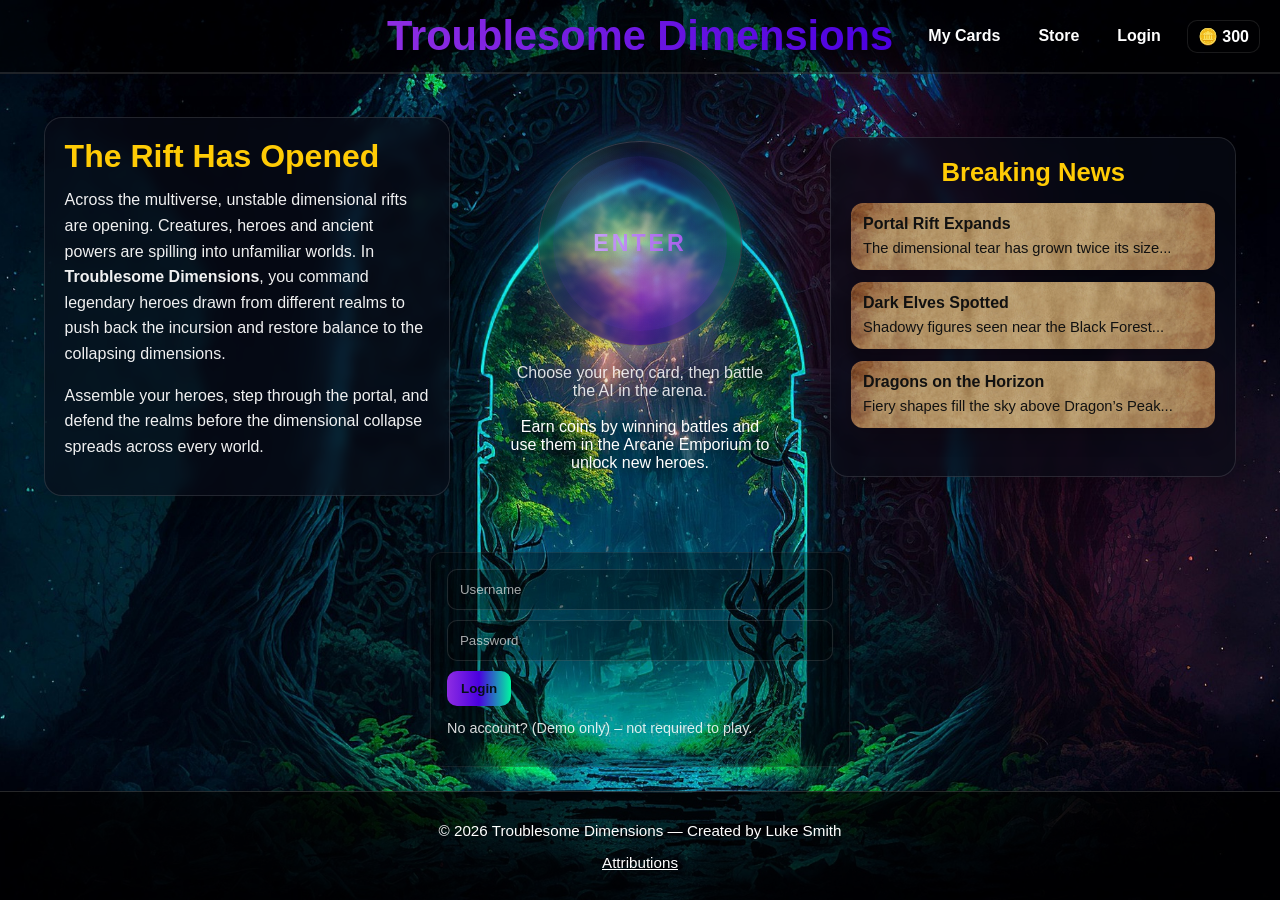
==== commit e55def82: "Create 404.html page to handle missing routes and improve user navigation experience" ====
--- a/Troublesome Dimensions.html
+++ b/Troublesome Dimensions.html
@@ -160,13 +160,23 @@
       <div id="packList" class="grid"></div>
     </section>
 
-    <!-- LOGIN VIEW -->
-    <section id="login" class="view hidden">
-      <header class="topbar">
-        <button id="loginBackBtn" class="btn">⟵ Back</button>
-        <h2>Login / Sign Up</h2>
-        <div></div>
-      </header>
+   <section id="login" class="view hidden">
+  <header class="topbar">
+    <button id="loginBackBtn" class="btn">⟵ Back</button>
+    <h2>404 - Page Not Found</h2>
+    <div></div>
+  </header>
+
+  <div class="login-form center">
+    <h3>The dimension you tried to enter does not exist</h3>
+
+    <p class="muted">
+      The portal has failed or the page you are looking for cannot be found.
+    </p>
+
+    <button id="returnHomeBtn" class="btn primary">Return Home</button>
+  </div>
+</section>
 
       <form id="loginForm" class="login-form" onsubmit="return false;">
         <input type="text" placeholder="Username" required />
--- a/assets/style.css
+++ b/assets/style.css
@@ -20,7 +20,6 @@
   color: var(--text);
   background: url("./images/background-image.jpg") center / cover no-repeat fixed;
 }
-
 /* ===== Helpers ===== */
 .hidden { display: none !important; }
 .center { text-align: center; }
@@ -406,10 +405,28 @@
 }
 
 /* ===== Battle ===== */
+.battle-area {
+  background: rgba(255, 255, 255, 0.08);
+  backdrop-filter: blur(6px);
+  border-radius: 16px;
+  padding: 25px;
+  max-width: 1100px;
+  margin: 20px auto;
+}
+
 .battle-grid{
   display: grid;
   grid-template-columns: repeat(2, 1fr);
   gap: 24px;
+}
+
+#battle .card img {
+  width: 100%;
+  height: 180px;
+  object-fit: contain;
+  border-radius: 12px;
+  background: rgba(0,0,0,.2);
+  padding: 8px;
 }
 
 .row{
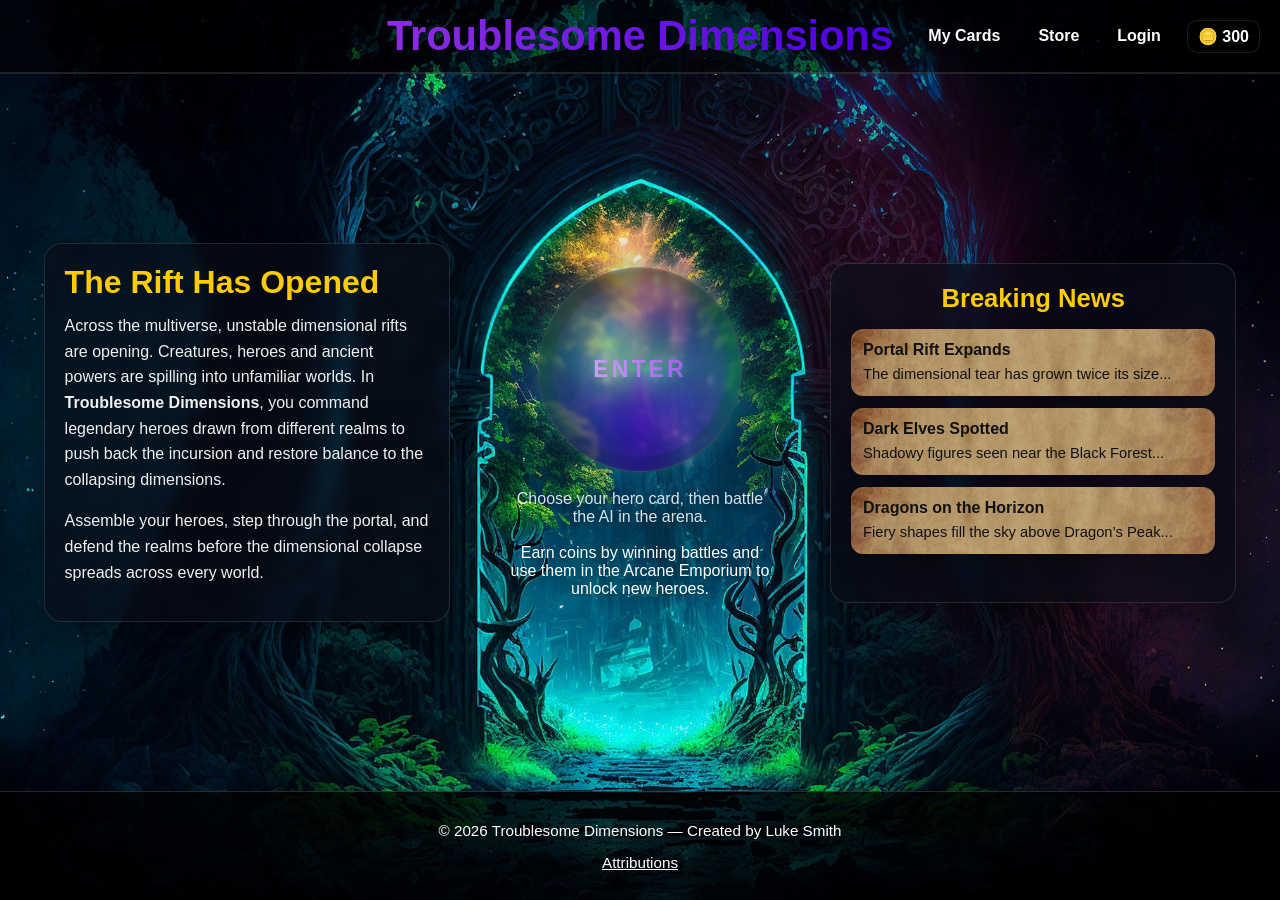
==== commit a8fc8963: "Fix 404 return home button and update navigation behavior for error page" ====
--- a/Troublesome Dimensions.html
+++ b/Troublesome Dimensions.html
@@ -162,30 +162,20 @@
 
    <section id="login" class="view hidden">
   <header class="topbar">
-    <button id="loginBackBtn" class="btn">⟵ Back</button>
     <h2>404 - Page Not Found</h2>
     <div></div>
   </header>
 
-  <div class="login-form center">
-    <h3>The dimension you tried to enter does not exist</h3>
-
-    <p class="muted">
-      The portal has failed or the page you are looking for cannot be found.
-    </p>
-
-    <button id="returnHomeBtn" class="btn primary">Return Home</button>
+  <div class="error-page">
+    <div class="error-box">
+      <h3>The dimension you tried to enter does not exist</h3>
+      <p class="muted">
+        The portal has failed or the page you are looking for cannot be found.
+      </p>
+      <button id="returnHomeBtn" class="btn primary">Return Home</button>
+    </div>
   </div>
 </section>
-
-      <form id="loginForm" class="login-form" onsubmit="return false;">
-        <input type="text" placeholder="Username" required />
-        <input type="password" placeholder="Password" required />
-        <button class="btn primary" type="submit">Login</button>
-        <p class="muted small">No account? (Demo only) – not required to play.</p>
-      </form>
-    </section>
-
   </main>
 
   <!-- SITE FOOTER -->
--- a/assets/style.css
+++ b/assets/style.css
@@ -43,6 +43,37 @@
 
 .view { width: 100%; }
 
+.error-page{
+  display: flex;
+  justify-content: center;
+  align-items: center;
+  min-height: 60vh;
+  padding: 30px 20px;
+}
+
+.error-box{
+  width: min(700px, 92vw);
+  text-align: center;
+  background: rgba(8, 12, 22, 0.45);
+  border: 1px solid rgba(255,255,255,0.14);
+  box-shadow: 0 10px 30px rgba(0,0,0,0.22);
+  backdrop-filter: blur(4px);
+  border-radius: 18px;
+  padding: 40px 28px;
+}
+
+.error-box h3{
+  margin: 0 0 14px;
+  font-size: clamp(1.8rem, 3vw, 2.5rem);
+  color: var(--gold);
+}
+
+.error-box p{
+  margin: 0 0 24px;
+  font-size: 1.05rem;
+  line-height: 1.5;
+  color: rgba(255,255,255,0.92);
+}
 /* ===== Navigation ===== */
 .main-nav{
   display: grid;
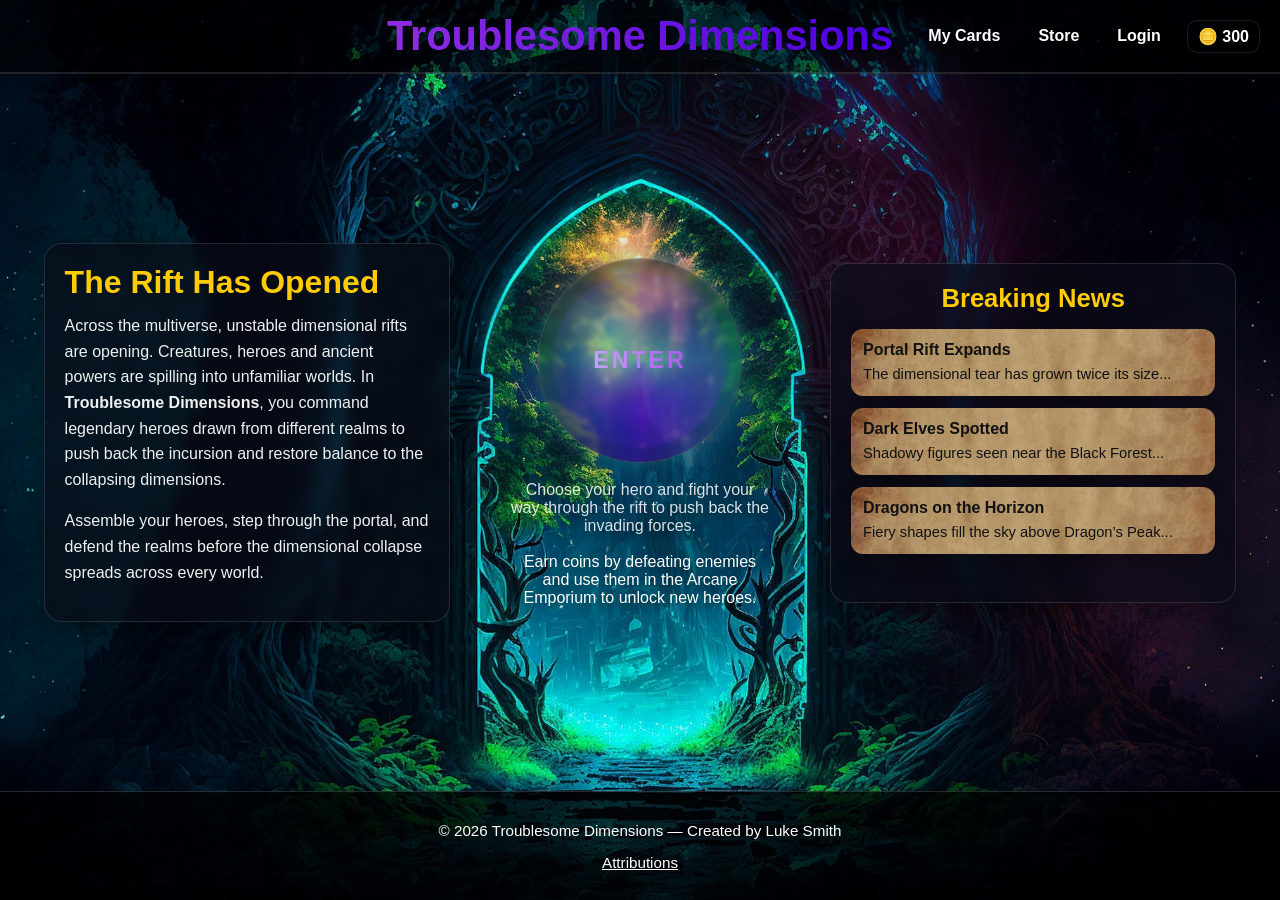
==== commit 2e3c95b1: "Update homepage text to better reflect game objective and improve immersion" ====
--- a/Troublesome Dimensions.html
+++ b/Troublesome Dimensions.html
@@ -61,11 +61,11 @@
           </button>
 
           <p class="home-hint muted small">
-             Choose your hero card, then battle the AI in the arena.
+             Choose your hero and fight your way through the rift to push back the invading forces.
           </p>
 
           <p class="home-hint small">
-             Earn coins by winning battles and use them in the Arcane Emporium to unlock new heroes.
+             Earn coins by defeating enemies and use them in the Arcane Emporium to unlock new heroes.
           </p>
           
           
